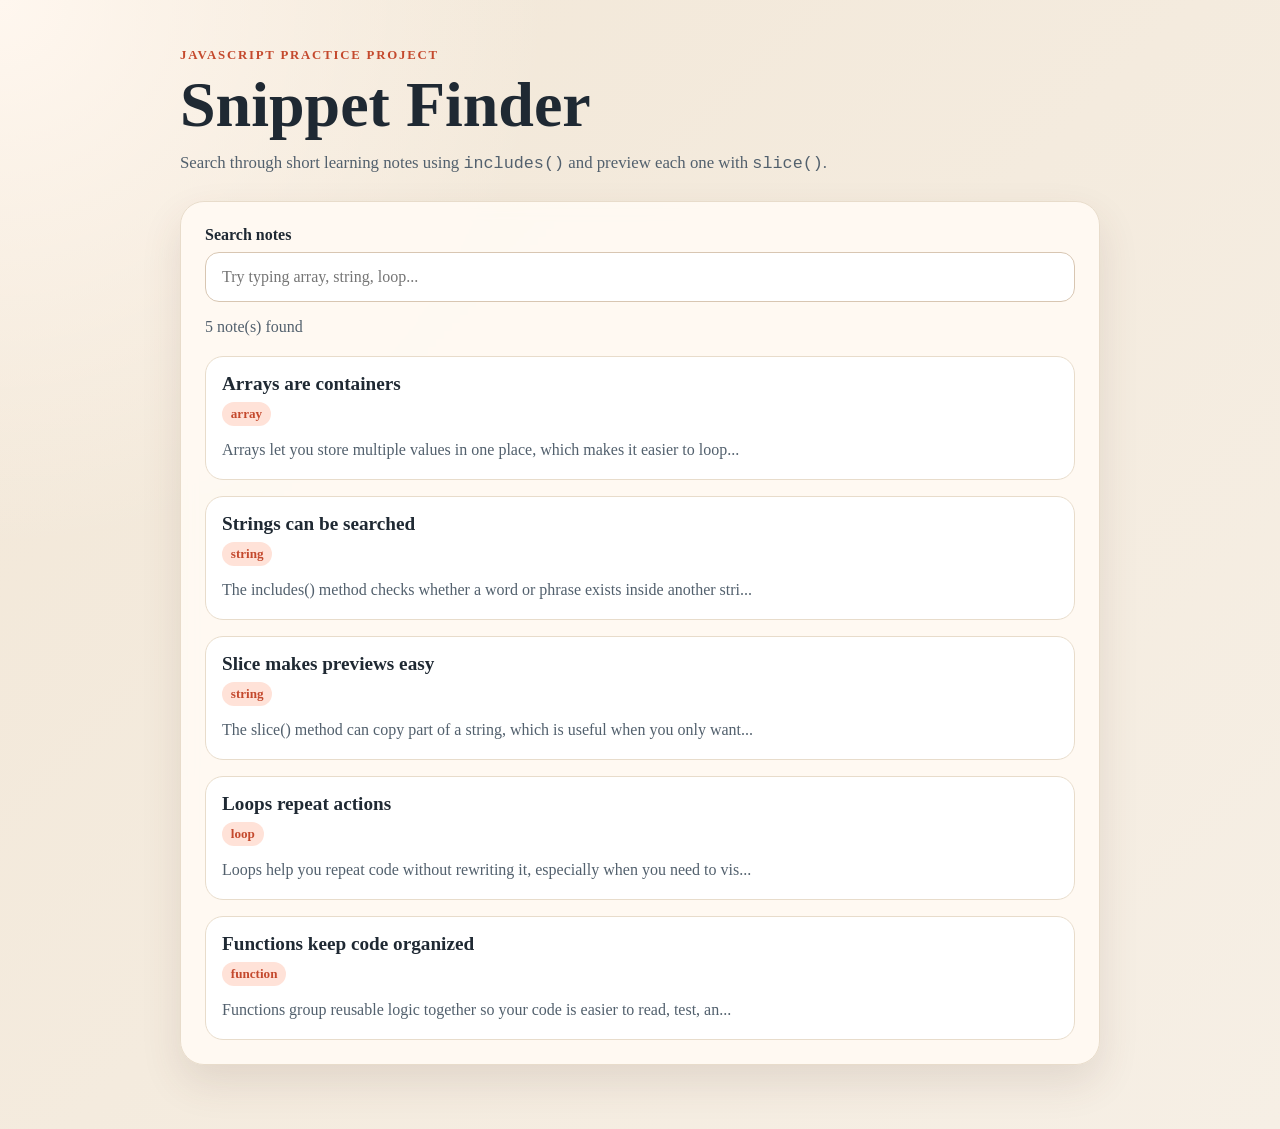
==== strings/index.html @ a0805a55 "rearranded files" ====
<!DOCTYPE html>
<html lang="en">
  <head>
    <meta charset="UTF-8" />
    <meta name="viewport" content="width=device-width, initial-scale=1.0" />
    <title>Snippet Finder</title>
    <link rel="stylesheet" href="styles.css" />
  </head>
  <body>
    <main class="app">
      <section class="hero">
        <p class="eyebrow">JavaScript Practice Project</p>
        <h1>Snippet Finder</h1>
        <p class="intro">
          Search through short learning notes using <code>includes()</code> and
          preview each one with <code>slice()</code>.
        </p>
      </section>

      <section class="panel">
        <label class="label" for="search">Search notes</label>
        <input
          id="search"
          class="search"
          type="text"
          placeholder="Try typing array, string, loop..."
        />
        <p id="result-count" class="result-count"></p>
        <div id="notes-list" class="notes-list"></div>
      </section>
    </main>

    <script src="slice-method.js"></script>
  </body>
</html>
---- strings/styles.css ----
:root {
  --bg: #f6efe5;
  --card: #fffaf3;
  --text: #1f2933;
  --muted: #52606d;
  --line: #e8dccb;
  --accent: #c4492d;
  --accent-soft: #ffe2d8;
  --shadow: 0 18px 40px rgba(92, 61, 46, 0.12);
}

* {
  box-sizing: border-box;
}

body {
  margin: 0;
  min-height: 100vh;
  font-family: Georgia, "Times New Roman", serif;
  color: var(--text);
  background:
    radial-gradient(circle at top left, #fff7ef 0, transparent 32%),
    linear-gradient(135deg, #f2e7d7, var(--bg));
}

.app {
  width: min(920px, calc(100% - 2rem));
  margin: 0 auto;
  padding: 3rem 0 4rem;
}

.hero {
  margin-bottom: 1.75rem;
}

.eyebrow {
  margin: 0 0 0.75rem;
  color: var(--accent);
  text-transform: uppercase;
  letter-spacing: 0.14em;
  font-size: 0.8rem;
  font-weight: 700;
}

h1 {
  margin: 0;
  font-size: clamp(2.5rem, 5vw, 4.4rem);
  line-height: 0.95;
}

.intro {
  max-width: 44rem;
  font-size: 1.05rem;
  color: var(--muted);
}

.panel {
  background: rgba(255, 250, 243, 0.92);
  border: 1px solid var(--line);
  border-radius: 24px;
  box-shadow: var(--shadow);
  padding: 1.5rem;
  backdrop-filter: blur(8px);
}

.label {
  display: block;
  margin-bottom: 0.5rem;
  font-weight: 700;
}

.search {
  width: 100%;
  padding: 0.95rem 1rem;
  border: 1px solid #d8c6b2;
  border-radius: 14px;
  background: white;
  font: inherit;
  font-size: 1rem;
}

.search:focus {
  outline: 2px solid var(--accent-soft);
  border-color: var(--accent);
}

.result-count {
  margin: 1rem 0 1.25rem;
  color: var(--muted);
}

.notes-list {
  display: grid;
  gap: 1rem;
}

.note-card {
  padding: 1rem;
  border-radius: 18px;
  background: white;
  border: 1px solid var(--line);
}

.note-card h2 {
  margin: 0 0 0.45rem;
  font-size: 1.2rem;
}

.tag {
  display: inline-block;
  margin-bottom: 0.75rem;
  padding: 0.25rem 0.55rem;
  border-radius: 999px;
  background: var(--accent-soft);
  color: var(--accent);
  font-size: 0.82rem;
  font-weight: 700;
}

.note-card p {
  margin: 0;
  color: var(--muted);
  line-height: 1.55;
}

.empty {
  padding: 1rem;
  border-radius: 18px;
  background: #fff;
  border: 1px dashed #d3bda3;
  color: var(--muted);
  text-align: center;
}

code {
  font-family: "Courier New", monospace;
}

@media (max-width: 640px) {
  .app {
    width: min(100% - 1rem, 920px);
    padding-top: 1.25rem;
  }

  .panel {
    padding: 1rem;
  }
}
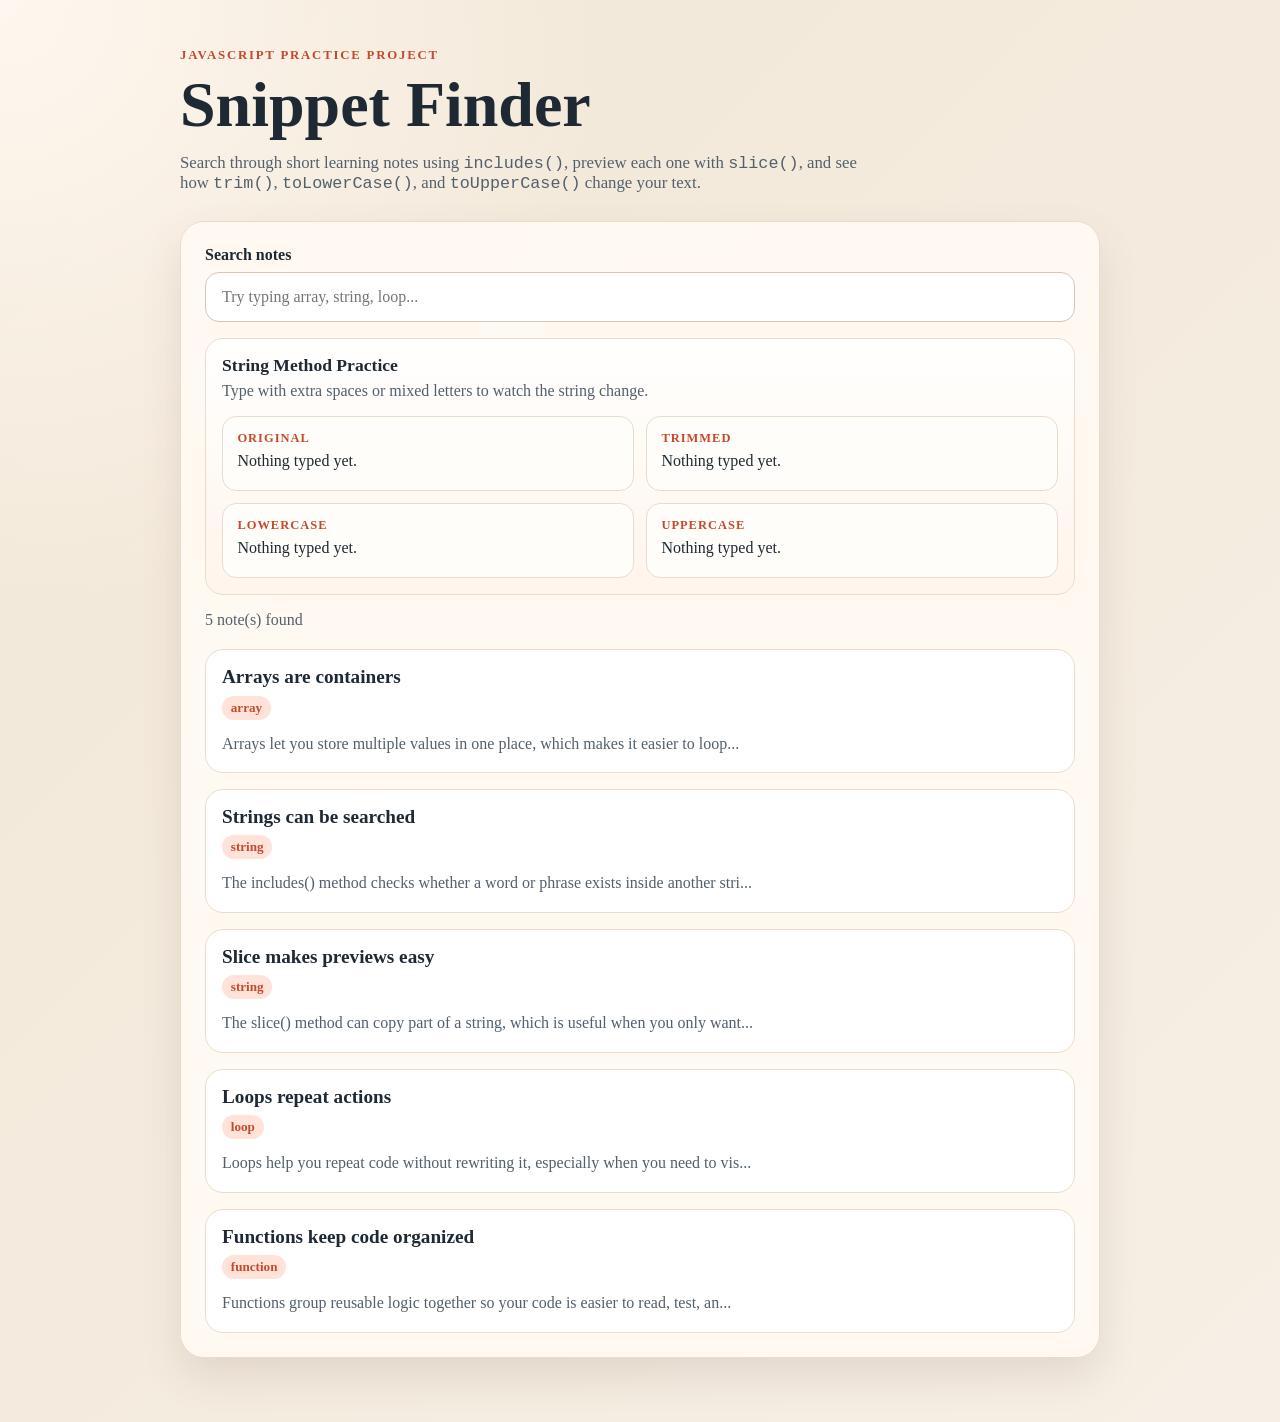
==== commit 538055f2: "Add string method practice examples" ====
--- a/strings/index.html
+++ b/strings/index.html
@@ -12,8 +12,10 @@
         <p class="eyebrow">JavaScript Practice Project</p>
         <h1>Snippet Finder</h1>
         <p class="intro">
-          Search through short learning notes using <code>includes()</code> and
-          preview each one with <code>slice()</code>.
+          Search through short learning notes using <code>includes()</code>,
+          preview each one with <code>slice()</code>, and see how
+          <code>trim()</code>, <code>toLowerCase()</code>, and
+          <code>toUpperCase()</code> change your text.
         </p>
       </section>
 
@@ -25,6 +27,30 @@
           type="text"
           placeholder="Try typing array, string, loop..."
         />
+        <div class="transform-panel">
+          <h2>String Method Practice</h2>
+          <p class="transform-intro">
+            Type with extra spaces or mixed letters to watch the string change.
+          </p>
+          <div class="transform-grid">
+            <div class="transform-card">
+              <span class="transform-label">Original</span>
+              <p id="original-output" class="transform-value">Nothing typed yet.</p>
+            </div>
+            <div class="transform-card">
+              <span class="transform-label">Trimmed</span>
+              <p id="trim-output" class="transform-value">Nothing typed yet.</p>
+            </div>
+            <div class="transform-card">
+              <span class="transform-label">Lowercase</span>
+              <p id="lower-output" class="transform-value">Nothing typed yet.</p>
+            </div>
+            <div class="transform-card">
+              <span class="transform-label">Uppercase</span>
+              <p id="upper-output" class="transform-value">Nothing typed yet.</p>
+            </div>
+          </div>
+        </div>
         <p id="result-count" class="result-count"></p>
         <div id="notes-list" class="notes-list"></div>
       </section>
--- a/strings/styles.css
+++ b/strings/styles.css
@@ -89,6 +89,54 @@
   color: var(--muted);
 }
 
+.transform-panel {
+  margin-top: 1rem;
+  padding: 1rem;
+  border: 1px solid var(--line);
+  border-radius: 18px;
+  background: linear-gradient(180deg, rgba(255, 255, 255, 0.95), rgba(255, 244, 236, 0.95));
+}
+
+.transform-panel h2 {
+  margin: 0 0 0.35rem;
+  font-size: 1.1rem;
+}
+
+.transform-intro {
+  margin: 0 0 1rem;
+  color: var(--muted);
+}
+
+.transform-grid {
+  display: grid;
+  grid-template-columns: repeat(2, minmax(0, 1fr));
+  gap: 0.75rem;
+}
+
+.transform-card {
+  padding: 0.9rem;
+  border-radius: 14px;
+  border: 1px solid var(--line);
+  background: #fffdf9;
+}
+
+.transform-label {
+  display: block;
+  margin-bottom: 0.35rem;
+  color: var(--accent);
+  font-size: 0.78rem;
+  font-weight: 700;
+  letter-spacing: 0.08em;
+  text-transform: uppercase;
+}
+
+.transform-value {
+  margin: 0;
+  min-height: 1.5rem;
+  color: var(--text);
+  word-break: break-word;
+}
+
 .notes-list {
   display: grid;
   gap: 1rem;
@@ -145,4 +193,8 @@
   .panel {
     padding: 1rem;
   }
-}
+
+  .transform-grid {
+    grid-template-columns: 1fr;
+  }
+}
